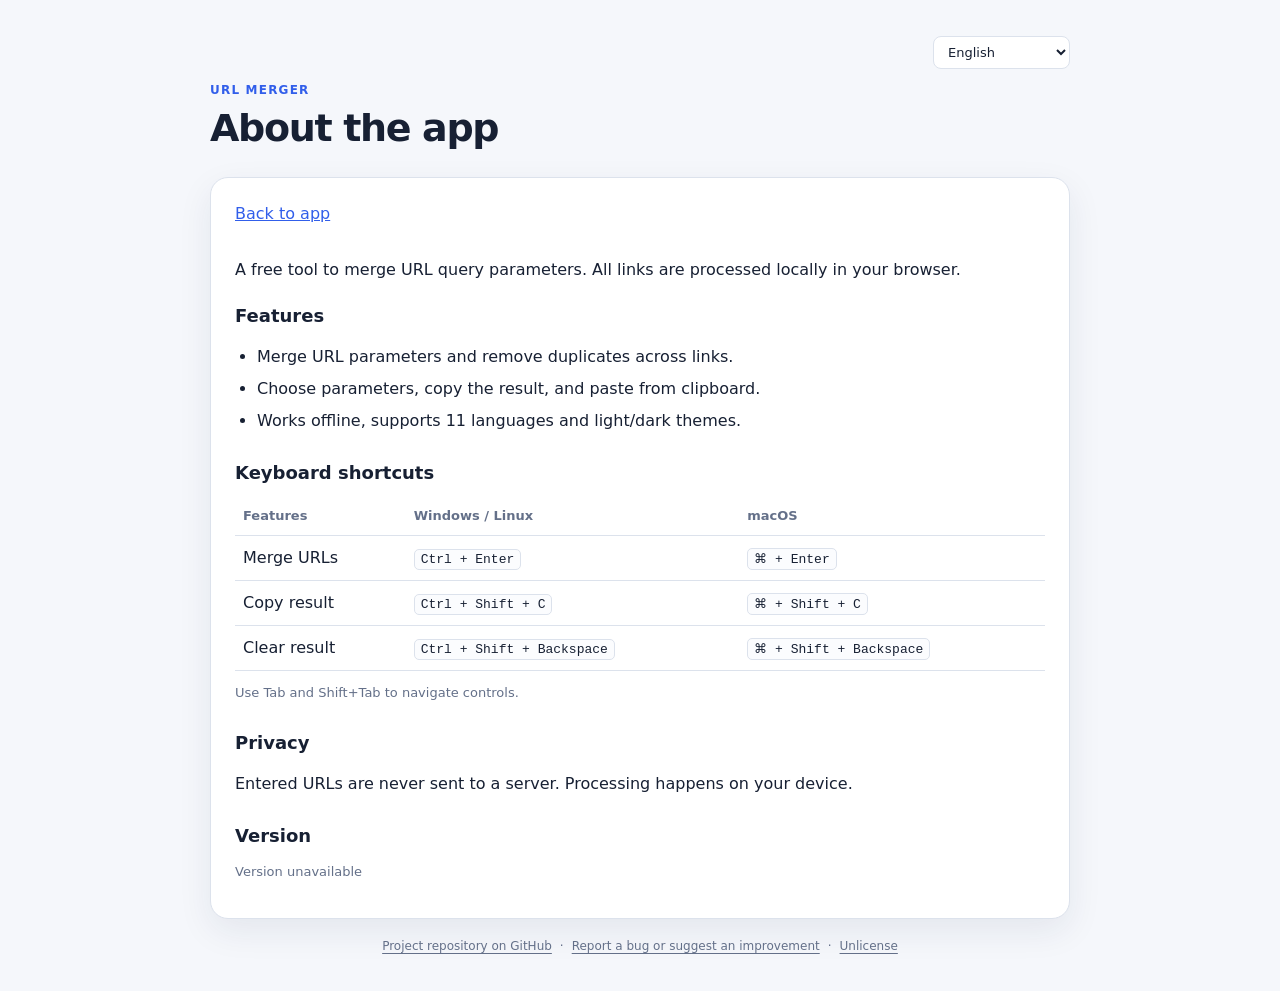
==== about.html @ d6cdd8f3 "Add localized About page with shortcuts privacy and deployed version" ====
<!doctype html>
<html lang="uk">
<head>
  <meta charset="utf-8">
  <meta name="viewport" content="width=device-width, initial-scale=1">
  <meta name="theme-color" content="#f5f7fb" media="(prefers-color-scheme: light)">
  <meta name="theme-color" content="#111827" media="(prefers-color-scheme: dark)">
  <title>About URL Merger</title>
  <meta name="description" content="About URL Merger: features, keyboard shortcuts, privacy, and app version.">
  <link rel="canonical" href="https://vitalijr2.github.io/url-merger/about.html">
  <link rel="manifest" href="./manifest.webmanifest">
  <link rel="apple-touch-icon" href="./assets/apple-touch-icon.png">
  <link rel="stylesheet" href="./style.css">
  <style>
    .about-panel h2 { font-size: 18px; margin: 26px 0 10px; }
    .about-panel h2:first-of-type { margin-top: 20px; }
    .about-panel ul { padding-left: 22px; }
    .about-panel li { margin: 8px 0; }
    .about-panel table { width: 100%; border-collapse: collapse; }
    .about-panel th,.about-panel td { padding: 10px 8px; text-align: left; border-bottom: 1px solid var(--border); }
    .about-panel th { color: var(--muted); font-size: 13px; }
    .about-panel kbd { display: inline-block; padding: 2px 6px; border: 1px solid var(--border); border-radius: 5px; background: var(--field); font: 13px ui-monospace,monospace; }
    .about-panel .about-version { color: var(--muted); font-size: 13px; overflow-wrap: anywhere; }
    .about-panel .back-link { display: inline-block; margin-bottom: 16px; color: var(--accent); }
  </style>
</head>
<body>
<main>
  <header>
    <div class="language-control">
      <label class="visually-hidden" for="language">Language</label>
      <select id="language" aria-label="Language">
        <option value="uk">Українська</option><option value="en">English</option>
        <option value="pl">Polski</option><option value="zh-CN">简体中文</option>
        <option value="ja">日本語</option><option value="de">Deutsch</option>
        <option value="fr">Français</option><option value="es">Español</option>
        <option value="pt">Português</option><option value="sw">Kiswahili</option>
        <option value="ha">Hausa</option>
      </select>
    </div>
    <p class="eyebrow">URL Merger</p>
    <h1 data-i18n="aboutLink">Про застосунок</h1>
  </header>
  <section class="panel about-panel">
    <a class="back-link" href="./" data-i18n="backToApp">Повернутися до застосунку</a>
    <p data-i18n="aboutIntro">Безкоштовний інструмент для об'єднання параметрів URL. Усі посилання обробляються локально у браузері.</p>
    <h2 data-i18n="aboutFeatures">Можливості</h2>
    <ul>
      <li data-i18n="aboutFeatureMerge">Об'єднання параметрів URL із видаленням дублікатів між посиланнями.</li>
      <li data-i18n="aboutFeatureSelect">Вибір параметрів, копіювання результату та вставлення з буфера.</li>
      <li data-i18n="aboutFeatureOffline">Працює офлайн, підтримує 11 мов і світлу та темну теми.</li>
    </ul>
    <h2 data-i18n="aboutShortcuts">Гарячі клавіші</h2>
    <table>
      <thead><tr><th data-i18n="aboutFeatures">Дія</th><th>Windows / Linux</th><th>macOS</th></tr></thead>
      <tbody>
        <tr><td data-i18n="aboutShortcutMerge">Об'єднати URL</td><td><kbd>Ctrl + Enter</kbd></td><td><kbd>⌘ + Enter</kbd></td></tr>
        <tr><td data-i18n="aboutShortcutCopy">Копіювати результат</td><td><kbd>Ctrl + Shift + C</kbd></td><td><kbd>⌘ + Shift + C</kbd></td></tr>
        <tr><td data-i18n="aboutShortcutClear">Очистити результат</td><td><kbd>Ctrl + Shift + Backspace</kbd></td><td><kbd>⌘ + Shift + Backspace</kbd></td></tr>
      </tbody>
    </table>
    <p class="hint" style="margin:12px 0 0" data-i18n="aboutTab">Для переходу між елементами використовуйте Tab та Shift+Tab.</p>
    <h2 data-i18n="aboutPrivacy">Конфіденційність</h2>
    <p data-i18n="aboutPrivacyText">Введені URL не передаються на сервер. Обробка відбувається лише на вашому пристрої.</p>
    <h2 data-i18n="aboutVersion">Версія</h2>
    <p class="about-version" id="appVersion" data-i18n="aboutVersionUnknown">Немає даних про версію</p>
  </section>
  <footer>
    <nav aria-label="Project links">
      <a href="https://github.com/vitalijr2/url-merger" target="_blank" rel="noopener noreferrer" data-i18n="repository">Репозиторій проєкту на GitHub</a>
      <span aria-hidden="true">·</span>
      <a href="https://github.com/vitalijr2/url-merger/issues/new/choose" target="_blank" rel="noopener noreferrer" data-i18n="reportIssue">Повідомити про помилку або запропонувати покращення</a>
      <span aria-hidden="true">·</span>
      <a href="https://github.com/vitalijr2/url-merger/blob/main/LICENSE" target="_blank" rel="noopener noreferrer">Unlicense</a>
    </nav>
  </footer>
</main>
<script src="./translation.js"></script>
<script>
  "use strict";
  const languageSelect=document.getElementById("language");
  const versionElement=document.getElementById("appVersion");
  function applyLanguage(language){
    const selected=translations[language]?language:"en";
    document.documentElement.lang=selected;
    languageSelect.value=selected;
    document.querySelectorAll("[data-i18n]").forEach(el=>{
      if(el===versionElement&&el.dataset.loaded==="true")return;
      el.textContent=translations[selected][el.dataset.i18n]||translations.en[el.dataset.i18n]||el.dataset.i18n;
    });
    try{localStorage.setItem("url-merger-language",selected);}catch{}
  }
  let saved=null;
  try{saved=localStorage.getItem("url-merger-language");}catch{}
  const codes=Object.keys(translations);
  const detected=(navigator.languages||[navigator.language||"en"]).map(v=>v.toLowerCase())
    .map(v=>codes.find(code=>v===code.toLowerCase()||v.startsWith(code.toLowerCase()+"-")))
    .find(Boolean)||"en";
  applyLanguage(saved&&translations[saved]?saved:detected);
  languageSelect.addEventListener("change",()=>applyLanguage(languageSelect.value));
  fetch("./version.json",{cache:"no-store"}).then(response=>{
    if(!response.ok)throw new Error("Version unavailable");
    return response.json();
  }).then(data=>{
    if(typeof data.version==="string"&&data.version){
      versionElement.textContent=data.version;
      versionElement.dataset.loaded="true";
    }
  }).catch(()=>{});
</script>
</body>
</html>
---- style.css ----
:root {
      color-scheme: light;
      --bg: #f5f7fb; --surface: #fff; --text: #172033; --muted: #647089;
      --border: #dce2ec; --accent: #315eea; --accent-hover: #244bd0;
      --danger: #b42318; --success: #18794e; --shadow: 0 12px 34px rgba(28,43,74,.08);
      --field: #fbfcfe; --secondary: #fff; --secondary-hover: #f7f9fc;
      --text-hover: #f1f4f9; --details: #f7f9fd; --placeholder: #8a94a8;
    }
    @media (prefers-color-scheme: dark) {
      :root {
        color-scheme: dark;
        --bg: #111827; --surface: #1f2937; --text: #f3f4f6; --muted: #aab6c8;
        --border: #425069; --accent: #8faaff; --accent-hover: #b1c4ff;
        --danger: #ff9892; --success: #74d8a5; --shadow: 0 12px 34px rgba(0,0,0,.22);
        --field: #151f30; --secondary: #273449; --secondary-hover: #35445d;
        --text-hover: #344258; --details: #253247; --placeholder: #9daac0;
      }
    }
    * { box-sizing: border-box; }
    body { margin: 0; padding: 36px 18px; background: var(--bg); color: var(--text); font: 16px/1.5 system-ui,-apple-system,BlinkMacSystemFont,"Segoe UI",sans-serif; }
    main { width: min(860px,100%); margin: 0 auto; }
    header { margin-bottom: 26px; }
    .eyebrow { margin: 0 0 8px; color: var(--accent); font-size: 12px; font-weight: 750; letter-spacing: .1em; text-transform: uppercase; }
    h1 { margin: 0; font-size: clamp(28px,5vw,38px); line-height: 1.15; letter-spacing: -.035em; }
    .intro { max-width: 680px; margin: 12px 0 0; color: var(--muted); }
    .panel { padding: 24px; background: var(--surface); border: 1px solid var(--border); border-radius: 18px; box-shadow: var(--shadow); }
    label,.section-heading { display: block; margin-bottom: 9px; font-weight: 700; }
    .hint { margin: -2px 0 13px; color: var(--muted); font-size: 13px; }
    textarea,output.result { display: block; width: 100%; min-height: 210px; padding: 14px 15px; border: 1px solid var(--border); border-radius: 11px; background: var(--field); color: var(--text); font: 13px/1.65 ui-monospace,SFMono-Regular,Consolas,monospace; overflow-wrap: anywhere; resize: vertical; }
    textarea:focus { outline: 3px solid rgba(49,94,234,.15); border-color: var(--accent); }
    .update-notice { margin: 0 0 18px; padding: 14px 16px; border: 1px solid var(--border); border-radius: 11px; background: var(--surface); }
    .update-notice[hidden] { display: none; }
    .update-notice .toolbar { margin-top: 10px; }
    .toolbar { display: flex; flex-wrap: wrap; align-items: center; gap: 10px; margin-top: 15px; }
    button { min-height: 42px; padding: 9px 16px; border: 1px solid transparent; border-radius: 9px; font: inherit; font-size: 14px; font-weight: 700; cursor: pointer; transition: background .15s,border-color .15s,transform .15s; }
    button:active { transform: translateY(1px); }
    button:focus-visible, .button-link:focus-visible { outline: 3px solid rgba(49,94,234,.25); outline-offset: 2px; }
    button:disabled { opacity: .45; cursor: not-allowed; }
    .primary { background: #315eea; color: white; } .primary:hover:not(:disabled) { background: #244bd0; }
    .secondary { background: var(--secondary); color: var(--text); border-color: var(--border); } .secondary:hover:not(:disabled):not([aria-disabled="true"]) { background: var(--secondary-hover); }
    .button-link { display: inline-flex; align-items: center; justify-content: center; min-height: 42px; padding: 9px 16px; border: 1px solid var(--border); border-radius: 9px; font: inherit; font-size: 14px; font-weight: 700; line-height: 1.5; text-decoration: none; cursor: pointer; transition: background .15s,border-color .15s,transform .15s; }
    .button-link:active:not([aria-disabled="true"]) { transform: translateY(1px); }
    .button-link[aria-disabled="true"] { opacity: .45; cursor: not-allowed; pointer-events: none; }
    .text-button { min-height: 36px; padding: 6px 9px; color: var(--muted); background: transparent; border: 0; font-weight: 600; }
    .text-button:hover { color: var(--text); background: var(--text-hover); }
    .result-section { margin-top: 25px; } .result { min-height: 78px !important; white-space: pre-wrap; overflow-wrap: anywhere; }
    .result:not(.empty) { border: 2px solid var(--accent); background: var(--details); font-weight: 600; box-shadow: 0 0 0 3px rgba(49,94,234,.07); }
    .result.empty { color: var(--placeholder); }
    .result-heading { display: flex; align-items: center; justify-content: space-between; gap: 10px; margin-bottom: 9px; }
    .result-heading .section-heading { margin: 0; }
    .result-actions { position: relative; }
    .result-section { display: flex; flex-direction: column; }
    .result-heading { order: 0; }
    .result-section > .result { order: 1; }
    .result-section > .param-controls { order: 2; }
    .result-actions { order: 3; }
    .result-section > .status { order: 4; }
    .result-heading button { min-height: 34px; padding: 5px 11px; font-size: 12px; } .status { min-height: 22px; margin: 10px 0 0; color: var(--muted); font-size: 13px; }
    .param-controls { margin-top: 16px; padding: 15px; border: 1px solid var(--border); border-radius: 11px; background: var(--field); }
    .param-controls[hidden] { display: none; }
    .param-controls-header { display: flex; flex-wrap: wrap; align-items: center; justify-content: space-between; gap: 8px; margin-bottom: 10px; }
    .param-controls-title { margin: 0; font-size: 14px; font-weight: 700; }
    .param-controls-actions { display: flex; gap: 6px; }
    .param-controls-actions button { min-height: 30px; padding: 4px 8px; font-size: 12px; }
    .param-list { display: grid; grid-template-columns: repeat(auto-fit,minmax(190px,1fr)); gap: 8px 14px; }
    .param-option { display: flex; align-items: flex-start; gap: 8px; min-width: 0; font-size: 13px; cursor: pointer; }
    .param-option input { flex: 0 0 auto; margin-top: 3px; accent-color: var(--accent); }
    .param-info { display: grid; gap: 2px; min-width: 0; }
    .param-name { font-weight: 700; overflow-wrap: anywhere; }
    .param-values { color: var(--muted); font-size: 12px; overflow-wrap: anywhere; }
    .status.error { color: var(--danger); } .status.success { color: var(--success); }
    .details { margin-top: 22px; padding: 17px 18px; border-radius: 12px; background: var(--details); border: 1px solid var(--border); }
    .details h2 { margin: 0 0 8px; font-size: 14px; } .details ul { margin: 0; padding-left: 19px; color: var(--muted); font-size: 13px; }
    .details li+li { margin-top: 5px; } footer { margin: 18px 4px 0; color: var(--muted); font-size: 12px; text-align: center; }
    footer p { margin: 0 0 8px; } footer nav { display: flex; flex-wrap: wrap; justify-content: center; gap: 8px; }
    footer a { color: var(--muted); text-decoration: underline; text-underline-offset: 3px; }
    footer a:hover { color: var(--accent); }
    .language-control { display:flex; justify-content: flex-end; margin-bottom: 12px }
    .language-control select { padding: 7px 30px 7px 10px; border: 1px solid var(--border); border-radius: 8px; background: var(--surface); color: var(--text); font: inherit; font-size: 13px }
    .visually-hidden {position: absolute; width: 1px; height: 1px; padding: 0; margin: -1px; overflow: hidden; clip: rect(0,0,0,0); white-space: nowrap; border: 0}
    @media (max-width:560px) { body { padding: 22px 12px; } .panel { padding: 17px; border-radius: 14px; } .toolbar button { flex: 1 1 auto; } textarea { min-height: 190px; } }
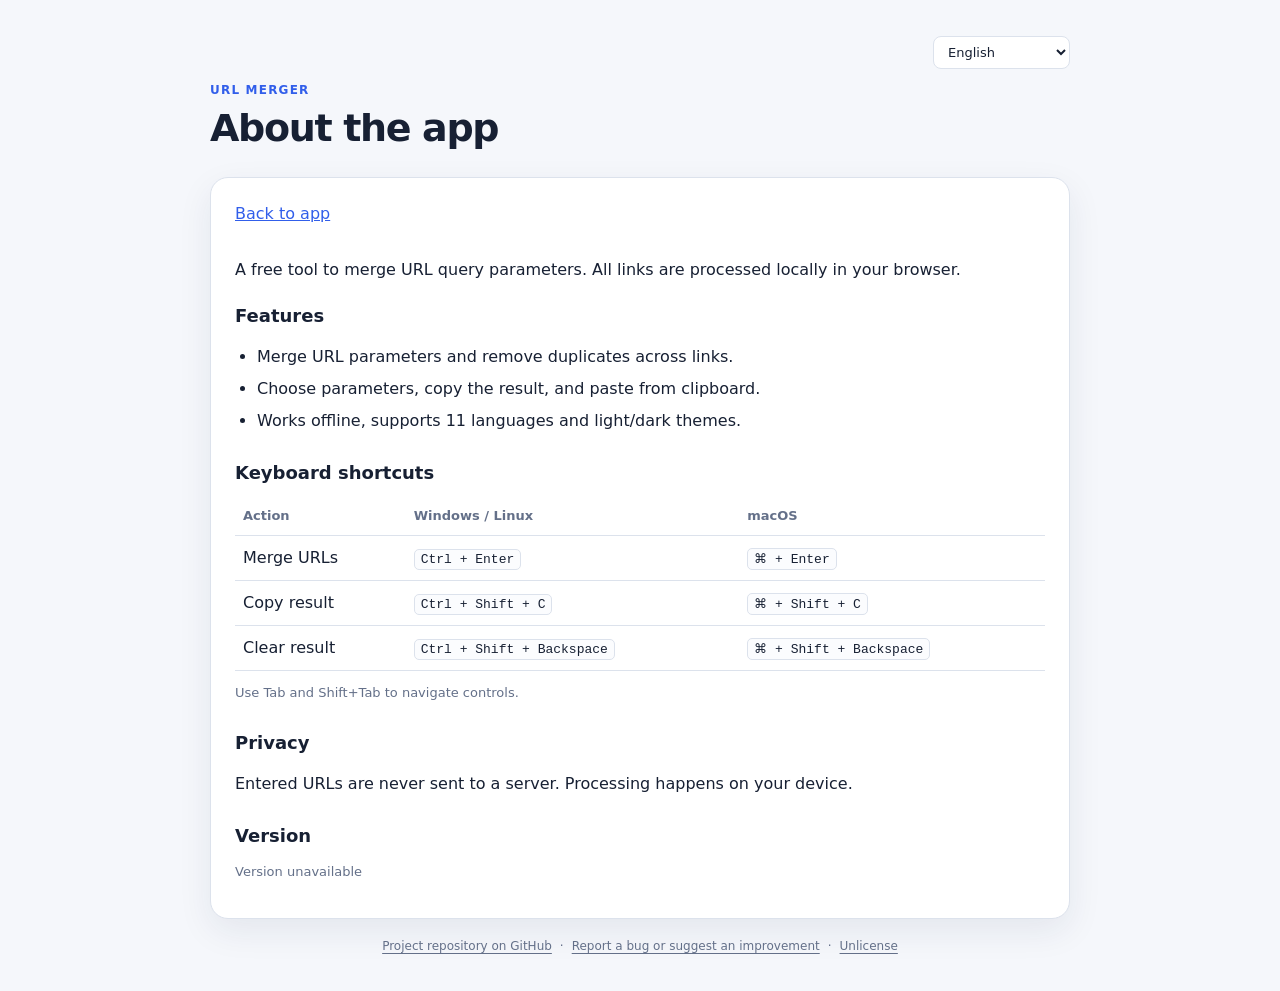
==== commit 09368aff: "Use localized Action heading for shortcuts table" ====
--- a/about.html
+++ b/about.html
@@ -52,7 +52,7 @@
     </ul>
     <h2 data-i18n="aboutShortcuts">Гарячі клавіші</h2>
     <table>
-      <thead><tr><th data-i18n="aboutFeatures">Дія</th><th>Windows / Linux</th><th>macOS</th></tr></thead>
+      <thead><tr><th data-i18n="aboutAction">Дія</th><th>Windows / Linux</th><th>macOS</th></tr></thead>
       <tbody>
         <tr><td data-i18n="aboutShortcutMerge">Об'єднати URL</td><td><kbd>Ctrl + Enter</kbd></td><td><kbd>⌘ + Enter</kbd></td></tr>
         <tr><td data-i18n="aboutShortcutCopy">Копіювати результат</td><td><kbd>Ctrl + Shift + C</kbd></td><td><kbd>⌘ + Shift + C</kbd></td></tr>
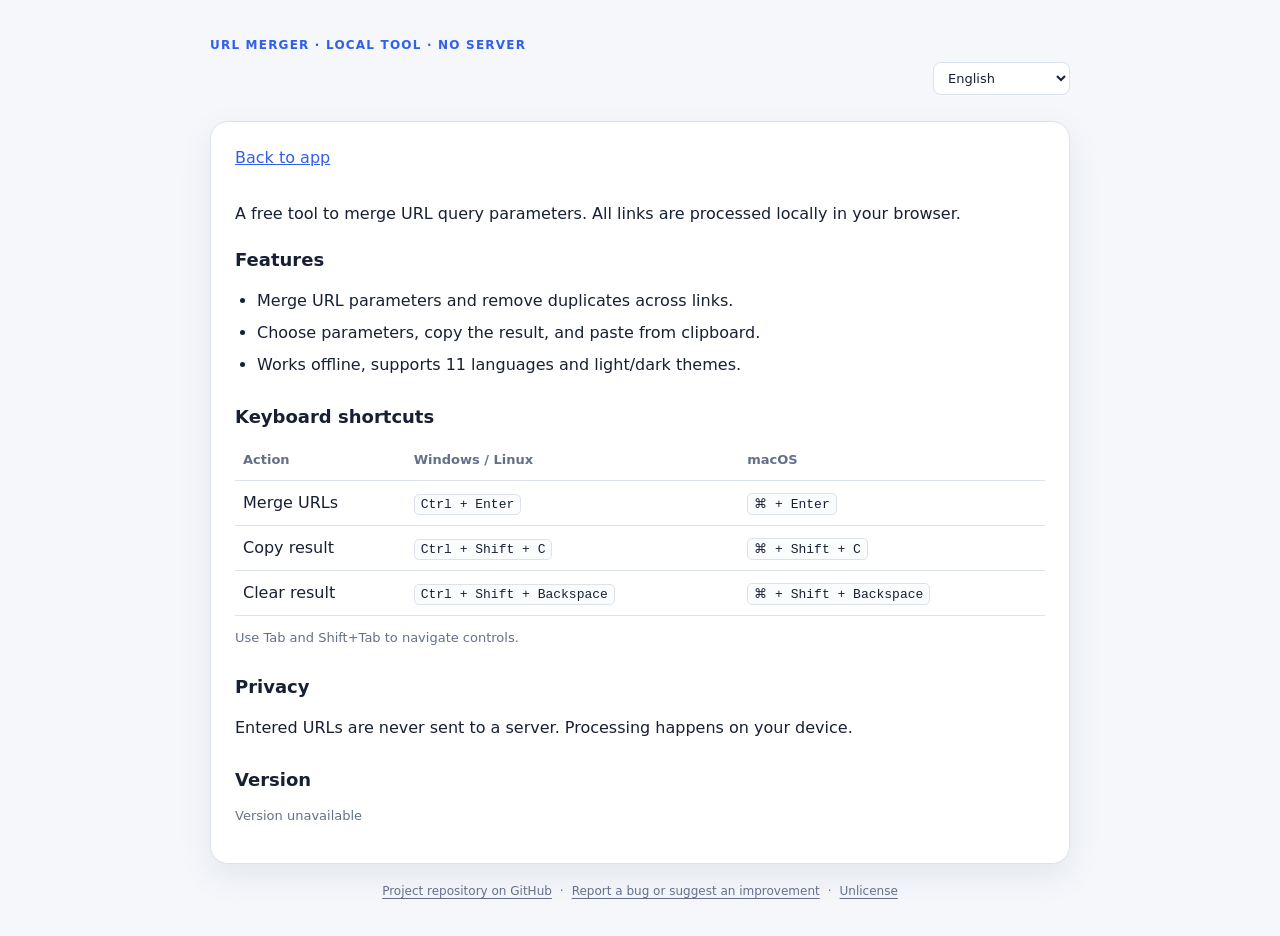
==== commit e435bb62: "Align About page header with compact app branding" ====
--- a/about.html
+++ b/about.html
@@ -27,6 +27,8 @@
 <body>
 <main>
   <header>
+    <div class="header-top">
+      <p class="eyebrow"><strong class="brand-name">URL Merger</strong><span class="brand-description"> · <span data-i18n="eyebrow">Локальний інструмент · без сервера</span></span></p>
     <div class="language-control">
       <label class="visually-hidden" for="language">Language</label>
       <select id="language" aria-label="Language">
@@ -38,8 +40,8 @@
         <option value="ha">Hausa</option>
       </select>
     </div>
-    <p class="eyebrow">URL Merger</p>
-    <h1 data-i18n="aboutLink">Про застосунок</h1>
+    </div>
+    <h1 class="visually-hidden" data-i18n="aboutLink">Про застосунок</h1>
   </header>
   <section class="panel about-panel">
     <a class="back-link" href="./" data-i18n="backToApp">Повернутися до застосунку</a>
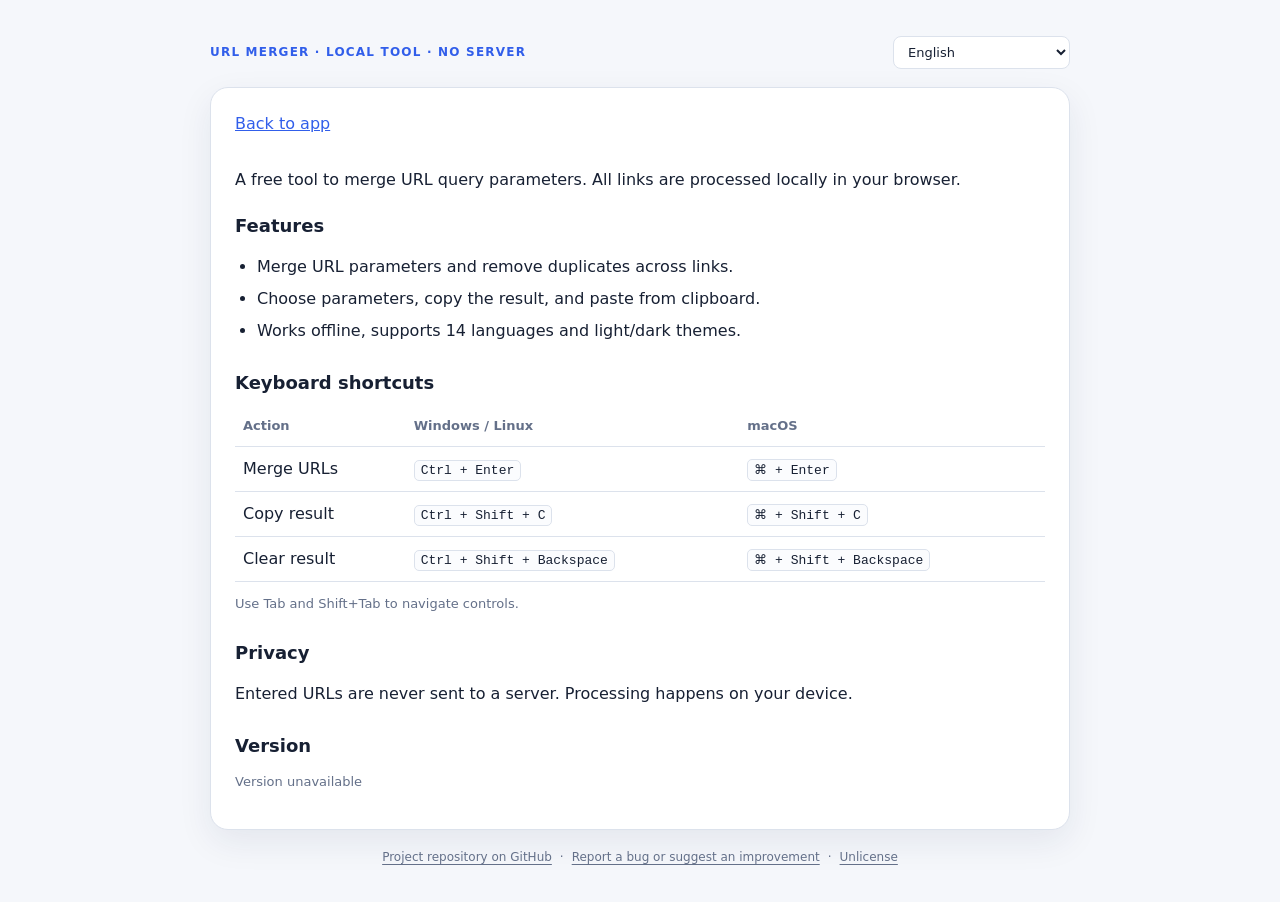
==== commit acf772b4: "Add Indonesian, Korean and Turkish localization" ====
--- a/about.html
+++ b/about.html
@@ -37,7 +37,7 @@
         <option value="ja">日本語</option><option value="de">Deutsch</option>
         <option value="fr">Français</option><option value="es">Español</option>
         <option value="pt">Português</option><option value="sw">Kiswahili</option>
-        <option value="ha">Hausa</option>
+        <option value="ha">Hausa</option><option value="id">Bahasa Indonesia</option><option value="ko">한국어</option><option value="tr">Türkçe</option>
       </select>
     </div>
     </div>
--- a/style.css
+++ b/style.css
@@ -19,7 +19,12 @@
     * { box-sizing: border-box; }
     body { margin: 0; padding: 36px 18px; background: var(--bg); color: var(--text); font: 16px/1.5 system-ui,-apple-system,BlinkMacSystemFont,"Segoe UI",sans-serif; }
     main { width: min(860px,100%); margin: 0 auto; }
-    header { margin-bottom: 26px; }
+    header { margin-bottom: 18px; }
+    .header-top { display: flex; align-items: center; justify-content: space-between; gap: 12px; }
+    .header-top .eyebrow { margin: 0; letter-spacing: .1em; text-transform: uppercase; line-height: 1.4; }
+    .brand-name { font-weight: 800; white-space: nowrap; }
+    .brand-description { font-weight: 600; }
+    .header-top .language-control { margin: 0; flex: 0 0 auto; }
     .eyebrow { margin: 0 0 8px; color: var(--accent); font-size: 12px; font-weight: 750; letter-spacing: .1em; text-transform: uppercase; }
     h1 { margin: 0; font-size: clamp(28px,5vw,38px); line-height: 1.15; letter-spacing: -.035em; }
     .intro { max-width: 680px; margin: 12px 0 0; color: var(--muted); }
@@ -78,4 +83,4 @@
     .language-control { display:flex; justify-content: flex-end; margin-bottom: 12px }
     .language-control select { padding: 7px 30px 7px 10px; border: 1px solid var(--border); border-radius: 8px; background: var(--surface); color: var(--text); font: inherit; font-size: 13px }
     .visually-hidden {position: absolute; width: 1px; height: 1px; padding: 0; margin: -1px; overflow: hidden; clip: rect(0,0,0,0); white-space: nowrap; border: 0}
-    @media (max-width:560px) { body { padding: 22px 12px; } .panel { padding: 17px; border-radius: 14px; } .toolbar button { flex: 1 1 auto; } textarea { min-height: 190px; } }
+    @media (max-width:560px) { .header-top { align-items: flex-start; } .header-top .eyebrow { font-size: 11px; } body { padding: 22px 12px; } .panel { padding: 17px; border-radius: 14px; } .toolbar button { flex: 1 1 auto; } textarea { min-height: 190px; } }
